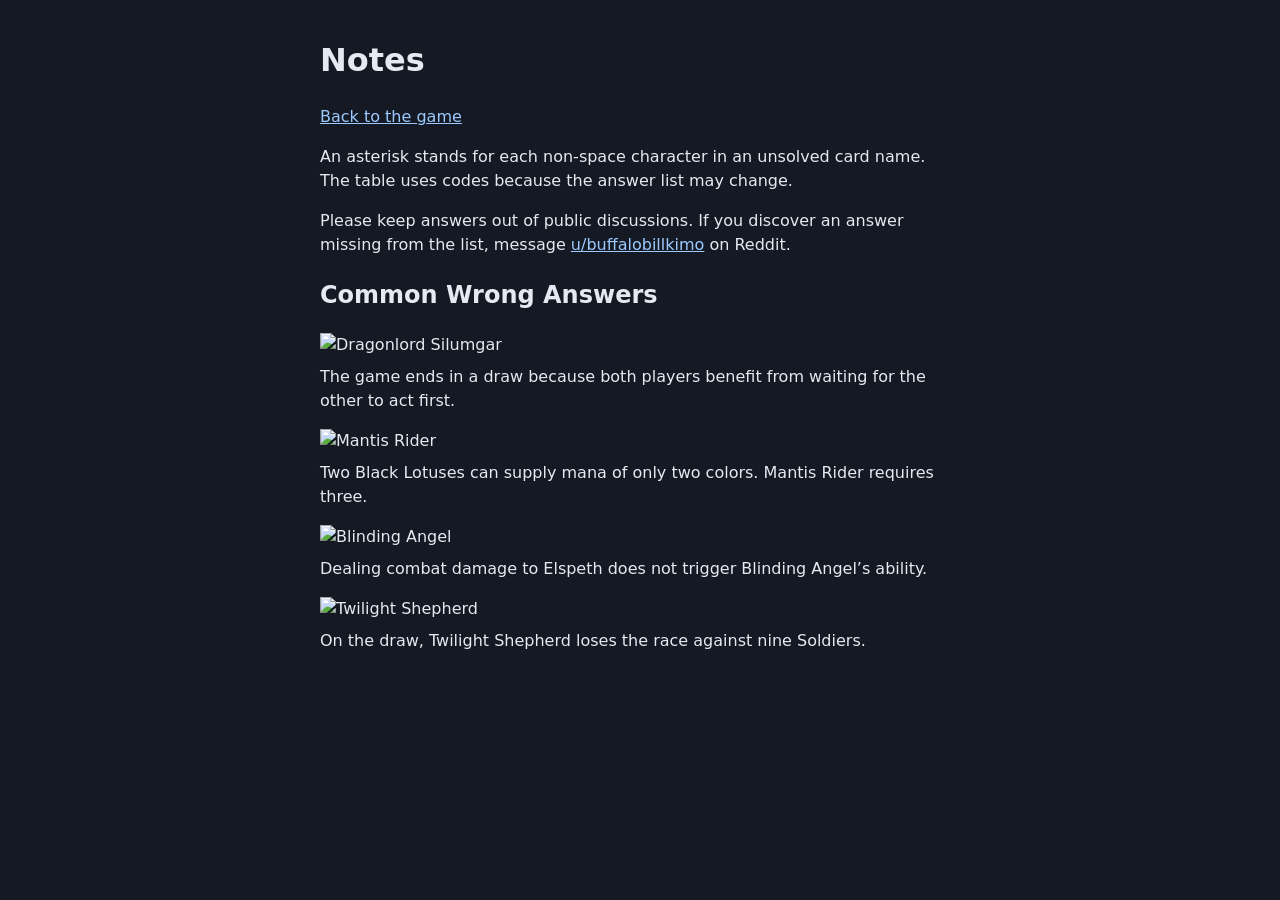
==== note.html @ 3859e082 "Add multilingual card answers and game information pages" ====
<!doctype html>
<html lang="en">
<head>
  <meta charset="UTF-8">
  <meta name="viewport" content="width=device-width, initial-scale=1">
  <title>Notes | Beat Sun’s Champion!</title>
  <link rel="stylesheet" href="./style.css">
</head>
<body>
  <main class="info-page">
    <h1>Notes</h1>
    <nav class="page-nav" aria-label="Game navigation">
      <a href="./index.html">Back to the game</a>
    </nav>
    <p>An asterisk stands for each non-space character in an unsolved card name. The table uses codes because the answer list may change.</p>
    <p>Please keep answers out of public discussions. If you discover an answer missing from the list,
      message <a href="https://www.reddit.com/user/buffalobillkimo/">u/buffalobillkimo</a> on Reddit.</p>

    <h2>Common Wrong Answers</h2>
    <figure>
      <img src="https://buffalobill.idv.tw/sync/beatchampion2019/img/Dragonlord%20Silumgar.png" alt="Dragonlord Silumgar">
      <figcaption>The game ends in a draw because both players benefit from waiting for the other to act first.</figcaption>
    </figure>
    <figure>
      <img src="https://buffalobill.idv.tw/sync/beatchampion2019/img/Mantis%20Rider.png" alt="Mantis Rider">
      <figcaption>Two Black Lotuses can supply mana of only two colors. Mantis Rider requires three.</figcaption>
    </figure>
    <figure>
      <img src="https://buffalobill.idv.tw/sync/beatchampion2019/img/Blinding%20Angel.png" alt="Blinding Angel">
      <figcaption>Dealing combat damage to Elspeth does not trigger Blinding Angel’s ability.</figcaption>
    </figure>
    <figure>
      <img src="https://buffalobill.idv.tw/sync/beatchampion2019/img/Twilight%20Shepherd.png" alt="Twilight Shepherd">
      <figcaption>On the draw, Twilight Shepherd loses the race against nine Soldiers.</figcaption>
    </figure>
  </main>
</body>
</html>
---- style.css ----
:root {
  color-scheme: dark;
  --page-background: #141923;
  --surface: #202633;
  --text: #e5e9f0;
  --muted-text: #b9c3d5;
  --divider: #424b5d;
  --control-border: #77849a;
  --focus: #9ccaff;
}

body {
  margin: 0;
  background: var(--page-background);
  color: var(--text);
  font-family: system-ui, sans-serif;
}

main {
  max-width: 40rem;
  margin: clamp(1rem, 4vh, 3rem) auto;
  padding-inline: clamp(0.75rem, 4vw, 1.5rem);
}

a {
  color: var(--focus);
}

.page-nav {
  display: flex;
  flex-wrap: wrap;
  gap: 0.75rem 1rem;
  margin-block-end: 1rem;
}

.info-page {
  line-height: 1.5;
}

.info-page figure {
  margin: 1rem 0;
}

.info-page img {
  display: block;
  max-inline-size: 100%;
  block-size: auto;
}

.info-page figcaption {
  margin-block-start: 0.5rem;
}

button {
  min-block-size: 44px;
  padding: 0.625rem 1rem;
  border: 1px solid var(--control-border);
  border-radius: 0.5rem;
  background: #304a78;
  color: var(--text);
  font: inherit;
  cursor: pointer;
}

button:enabled:hover {
  background: #3b5688;
}

:where(input, button):focus-visible {
  outline: 2px solid var(--focus);
  outline-offset: 2px;
}

.guess-panel {
  position: sticky;
  inset-block-start: 0;
  z-index: 1;
  background: var(--page-background);
  padding-block: 0.5rem 0.25rem;
  border-bottom: 1px solid var(--divider);
}

#progress {
  margin: 0 0 0.5rem;
  color: var(--muted-text);
}

.guess-controls {
  display: flex;
  gap: 0.5rem;
  margin-top: 0.5rem;
}

.card-picker {
  position: relative;
  flex: 1;
  min-width: 0;
}

#guess {
  width: 100%;
  min-block-size: 44px;
  box-sizing: border-box;
  padding: 0.625rem;
  border: 1px solid var(--control-border);
  border-radius: 0.5rem;
  background: var(--surface);
  color: var(--text);
  font: inherit;
  font-size: max(1em, 16px);
}

#card-suggestions {
  position: absolute;
  inset-inline: 0;
  inset-block-start: calc(100% + 0.375rem);
  z-index: 1;
  box-sizing: border-box;
  max-block-size: min(16rem, 40dvh);
  overflow-y: auto;
  overscroll-behavior: contain;
  margin: 0;
  padding: 0;
  list-style: none;
  background: var(--surface);
  border: 1px solid var(--control-border);
  border-radius: 0.5rem;
  box-shadow: 0 0.5rem 1.25rem #0008;
}

#card-suggestions [role="option"] {
  display: flex;
  align-items: center;
  box-sizing: border-box;
  min-block-size: 44px;
  padding: 0.625rem;
  overflow-wrap: anywhere;
  cursor: pointer;
}

#card-suggestions [role="option"] + [role="option"] {
  border-block-start: 1px solid var(--divider);
}

#card-suggestions [role="option"]:hover,
#card-suggestions [aria-selected="true"] {
  background: #304a78;
}

#feedback {
  margin: 0.25rem 0 0;
  color: var(--muted-text);
  line-height: 1.5;
  block-size: 3em;
  overflow-y: auto;
}

#answers {
  width: 100%;
  font-family: ui-monospace, monospace;
  background-color: var(--surface);
  color: var(--text);
  border-collapse: collapse;
  margin-bottom: 1rem;
  text-align: left;
}

th,
td {
  padding: 0.625rem clamp(0.25rem, 2vw, 0.625rem);
  border-bottom: 1px solid var(--divider);
  overflow-wrap: anywhere;
}

#answers [data-card-color="W"] {
  color: #fff7e6;
}

#answers [data-card-color="U"] {
  color: #88c4ff;
}

#answers [data-card-color="B"] {
  color: #d7aaff;
}

#answers [data-card-color="R"] {
  color: #ff929b;
}

#answers [data-card-color="G"] {
  color: #83e1a3;
}

#answers [data-card-color="Z"] {
  color: #ffda68;
}

#answers [data-card-color="C"] {
  color: #b9c3d5;
}

#answers [data-card-color="L"] {
  color: #efa978;
}

button:disabled {
  opacity: 0.6;
  cursor: default;
}
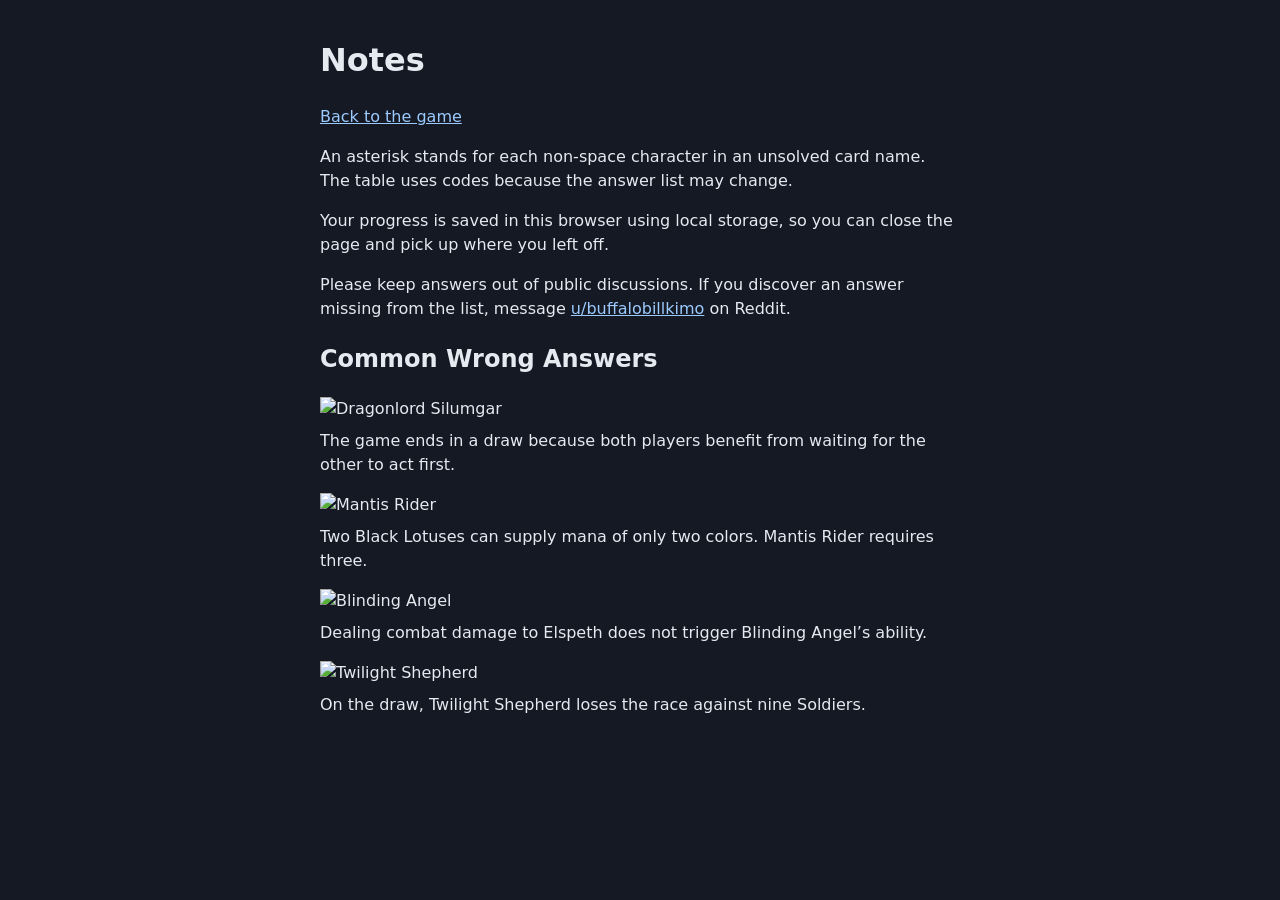
==== commit 18845331: "Document saved puzzle progress" ====
--- a/note.html
+++ b/note.html
@@ -13,6 +13,7 @@
       <a href="./index.html">Back to the game</a>
     </nav>
     <p>An asterisk stands for each non-space character in an unsolved card name. The table uses codes because the answer list may change.</p>
+    <p>Your progress is saved in this browser using local storage, so you can close the page and pick up where you left off.</p>
     <p>Please keep answers out of public discussions. If you discover an answer missing from the list,
       message <a href="https://www.reddit.com/user/buffalobillkimo/">u/buffalobillkimo</a> on Reddit.</p>
 
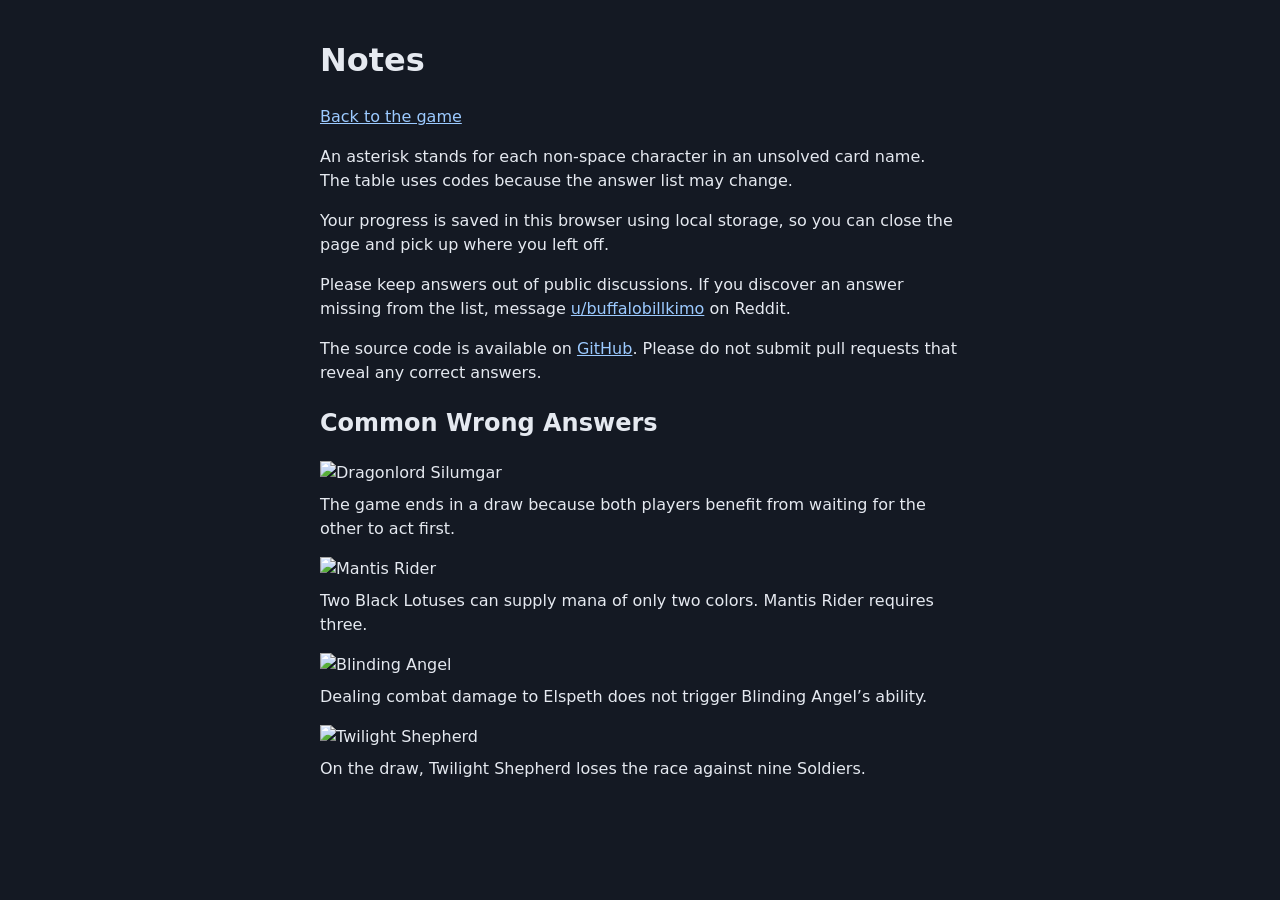
==== commit eb0aa9b0: "Link GitHub repository and clarify spoiler policy" ====
--- a/note.html
+++ b/note.html
@@ -16,6 +16,8 @@
     <p>Your progress is saved in this browser using local storage, so you can close the page and pick up where you left off.</p>
     <p>Please keep answers out of public discussions. If you discover an answer missing from the list,
       message <a href="https://www.reddit.com/user/buffalobillkimo/">u/buffalobillkimo</a> on Reddit.</p>
+    <p>The source code is available on <a href="https://github.com/buffalobill-taiwan/beatchampion">GitHub</a>.
+      Please do not submit pull requests that reveal any correct answers.</p>
 
     <h2>Common Wrong Answers</h2>
     <figure>
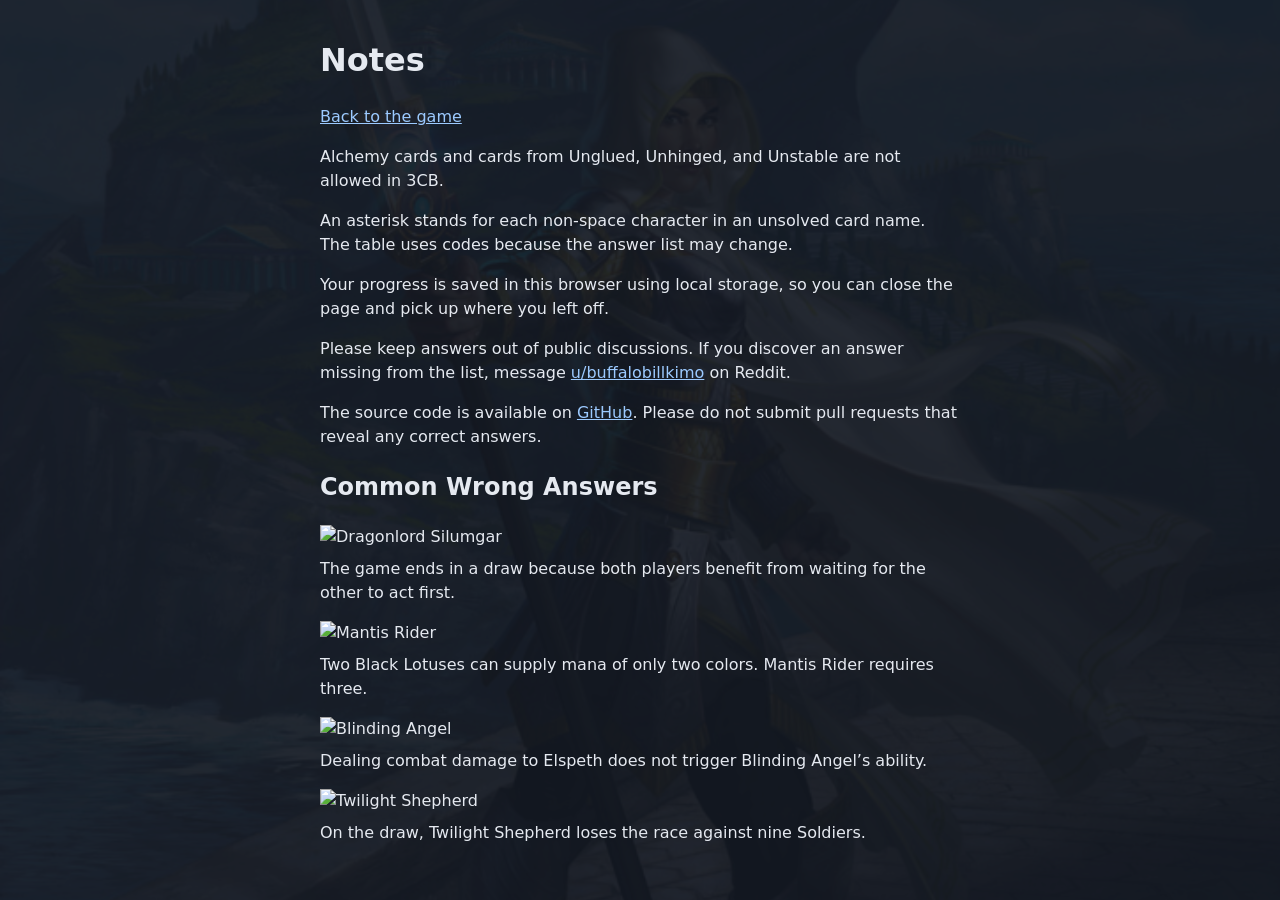
==== commit 5d0867ad: "Document 3CB card restrictions" ====
--- a/note.html
+++ b/note.html
@@ -12,6 +12,7 @@
     <nav class="page-nav" aria-label="Game navigation">
       <a href="./index.html">Back to the game</a>
     </nav>
+    <p>Alchemy cards and cards from Unglued, Unhinged, and Unstable are not allowed in 3CB.</p>
     <p>An asterisk stands for each non-space character in an unsolved card name. The table uses codes because the answer list may change.</p>
     <p>Your progress is saved in this browser using local storage, so you can close the page and pick up where you left off.</p>
     <p>Please keep answers out of public discussions. If you discover an answer missing from the list,
--- a/style.css
+++ b/style.css
@@ -10,10 +10,36 @@
 }
 
 body {
+  isolation: isolate;
   margin: 0;
   background: var(--page-background);
   color: var(--text);
   font-family: system-ui, sans-serif;
+}
+
+body::before {
+  content: "";
+  position: fixed;
+  inset: 0;
+  z-index: -1;
+  pointer-events: none;
+  background: url("./Elspeth.jpg") center / cover no-repeat;
+  opacity: 0.07;
+}
+
+@keyframes background-drift {
+  from { transform: translateY(16px); }
+  to { transform: translateY(-16px); }
+}
+
+@supports (animation-timeline: scroll()) {
+  @media (prefers-reduced-motion: no-preference) {
+    body::before {
+      inset-block: -16px;
+      animation: background-drift auto linear both;
+      animation-timeline: scroll(root block);
+    }
+  }
 }
 
 main {
@@ -66,7 +92,7 @@
   background: #3b5688;
 }
 
-:where(input, button):focus-visible {
+:where(input, button, textarea):focus-visible {
   outline: 2px solid var(--focus);
   outline-offset: 2px;
 }
@@ -76,13 +102,76 @@
   inset-block-start: 0;
   z-index: 1;
   background: var(--page-background);
+  background: color-mix(in srgb, var(--page-background) 76%, transparent);
+  backdrop-filter: blur(8px);
   padding-block: 0.5rem 0.25rem;
   border-bottom: 1px solid var(--divider);
+}
+
+.progress-controls {
+  display: flex;
+  flex-wrap: wrap;
+  gap: 0.5rem;
 }
 
 #progress {
   margin: 0 0 0.5rem;
   color: var(--muted-text);
+}
+
+#share-dialog {
+  box-sizing: border-box;
+  inline-size: 42rem;
+  max-inline-size: calc(100% - 2rem);
+  max-block-size: calc(100% - 2rem);
+  padding: 1rem;
+  border: 1px solid var(--control-border);
+  border-radius: 0.5rem;
+  background: var(--surface);
+  color: var(--text);
+}
+
+#share-dialog::backdrop {
+  background: #0009;
+}
+
+#share-title {
+  margin-block: 0 0.75rem;
+}
+
+.share-tabs {
+  display: flex;
+  gap: 0.5rem;
+  margin-block-end: 0.75rem;
+}
+
+.share-tabs [aria-selected="false"] {
+  background: var(--surface);
+}
+
+#share-panel-png {
+  margin-block-end: 0.75rem;
+}
+
+#share-image:not([hidden]) {
+  display: block;
+  inline-size: 100%;
+  block-size: auto;
+  margin-block-end: 0.75rem;
+}
+
+#share-text {
+  display: block;
+  box-sizing: border-box;
+  inline-size: 100%;
+  max-block-size: 45vh;
+  margin-block-end: 0.75rem;
+  padding: 0.5rem;
+  border: 1px solid var(--control-border);
+  background: var(--page-background);
+  color: var(--text);
+  font: 1rem ui-monospace, monospace;
+  resize: vertical;
 }
 
 .guess-controls {
@@ -159,10 +248,43 @@
   width: 100%;
   font-family: ui-monospace, monospace;
   background-color: var(--surface);
+  background-color: color-mix(in srgb, var(--surface) 82%, transparent);
   color: var(--text);
   border-collapse: collapse;
   margin-bottom: 1rem;
   text-align: left;
+}
+
+#answers .answer-reveal {
+  position: relative;
+}
+
+#answers .answer-reveal::after {
+  --border-dim-opacity: 0;
+  content: "";
+  position: absolute;
+  inset: 0;
+  z-index: 1;
+  pointer-events: none;
+  border: 3px solid #ffda68;
+  box-shadow: inset 0 0 12px #ffda6880;
+  animation: answer-border 750ms linear;
+}
+
+@keyframes answer-border {
+  0%, 18%, 55%, 72% {
+    opacity: 1;
+  }
+
+  35%, 100% {
+    opacity: var(--border-dim-opacity);
+  }
+}
+
+@media (prefers-reduced-motion: reduce) {
+  #answers .answer-reveal::after {
+    --border-dim-opacity: 0.45;
+  }
 }
 
 th,
@@ -200,6 +322,10 @@
   color: #b9c3d5;
 }
 
+#answers [data-card-color="A"] {
+  color: #c49a7b;
+}
+
 #answers [data-card-color="L"] {
   color: #efa978;
 }
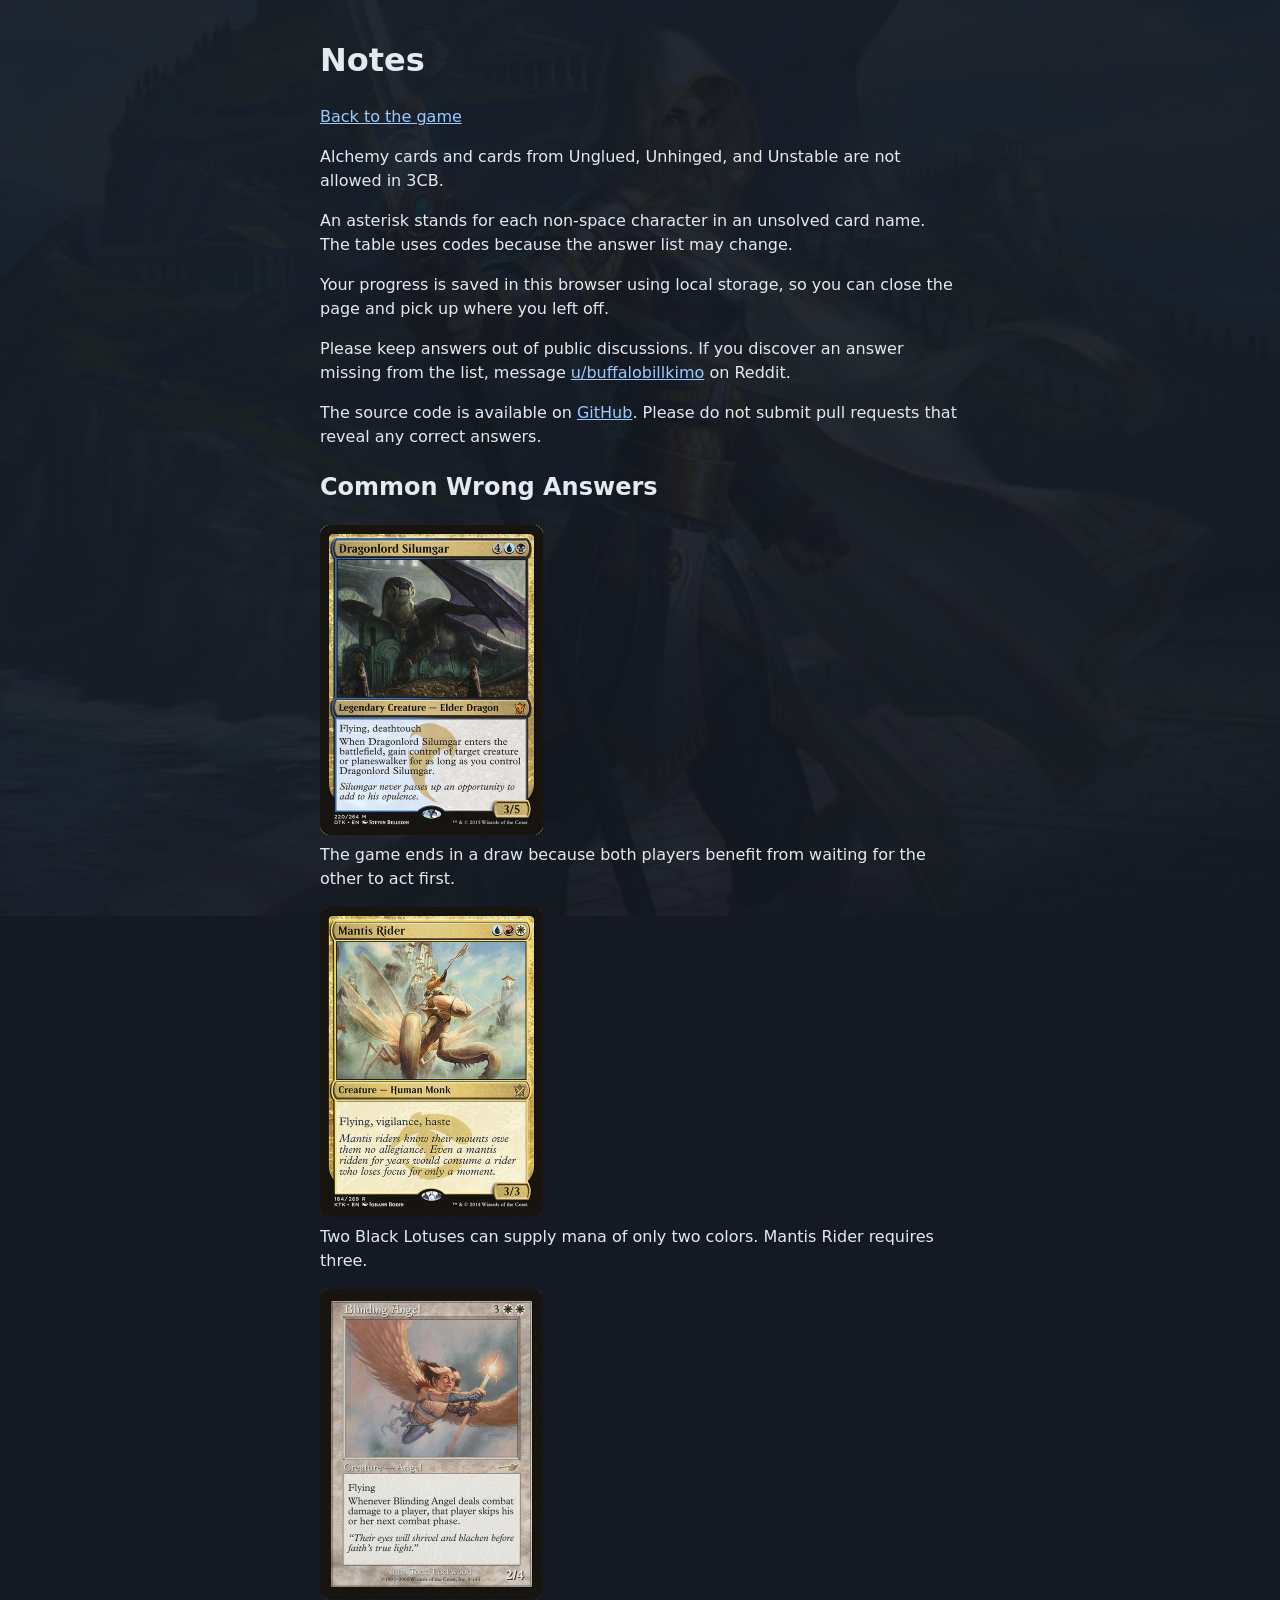
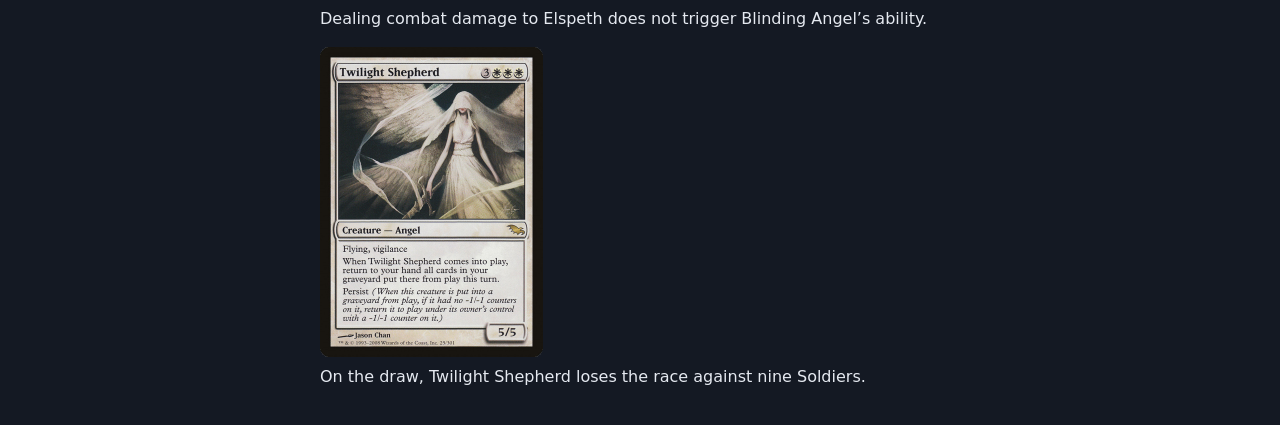
==== commit dfa44eb6: "Store site images locally" ====
--- a/note.html
+++ b/note.html
@@ -22,19 +22,19 @@
 
     <h2>Common Wrong Answers</h2>
     <figure>
-      <img src="https://buffalobill.idv.tw/sync/beatchampion2019/img/Dragonlord%20Silumgar.png" alt="Dragonlord Silumgar">
+      <img src="./img/dragonlord-silumgar.png" alt="Dragonlord Silumgar">
       <figcaption>The game ends in a draw because both players benefit from waiting for the other to act first.</figcaption>
     </figure>
     <figure>
-      <img src="https://buffalobill.idv.tw/sync/beatchampion2019/img/Mantis%20Rider.png" alt="Mantis Rider">
+      <img src="./img/mantis-rider.png" alt="Mantis Rider">
       <figcaption>Two Black Lotuses can supply mana of only two colors. Mantis Rider requires three.</figcaption>
     </figure>
     <figure>
-      <img src="https://buffalobill.idv.tw/sync/beatchampion2019/img/Blinding%20Angel.png" alt="Blinding Angel">
+      <img src="./img/blinding-angel.png" alt="Blinding Angel">
       <figcaption>Dealing combat damage to Elspeth does not trigger Blinding Angel’s ability.</figcaption>
     </figure>
     <figure>
-      <img src="https://buffalobill.idv.tw/sync/beatchampion2019/img/Twilight%20Shepherd.png" alt="Twilight Shepherd">
+      <img src="./img/twilight-shepherd.png" alt="Twilight Shepherd">
       <figcaption>On the draw, Twilight Shepherd loses the race against nine Soldiers.</figcaption>
     </figure>
   </main>
--- a/style.css
+++ b/style.css
@@ -23,7 +23,7 @@
   inset: 0;
   z-index: -1;
   pointer-events: none;
-  background: url("./Elspeth.jpg") center / cover no-repeat;
+  background: url("./img/Elspeth.jpg") center / cover no-repeat;
   opacity: 0.07;
 }
 
